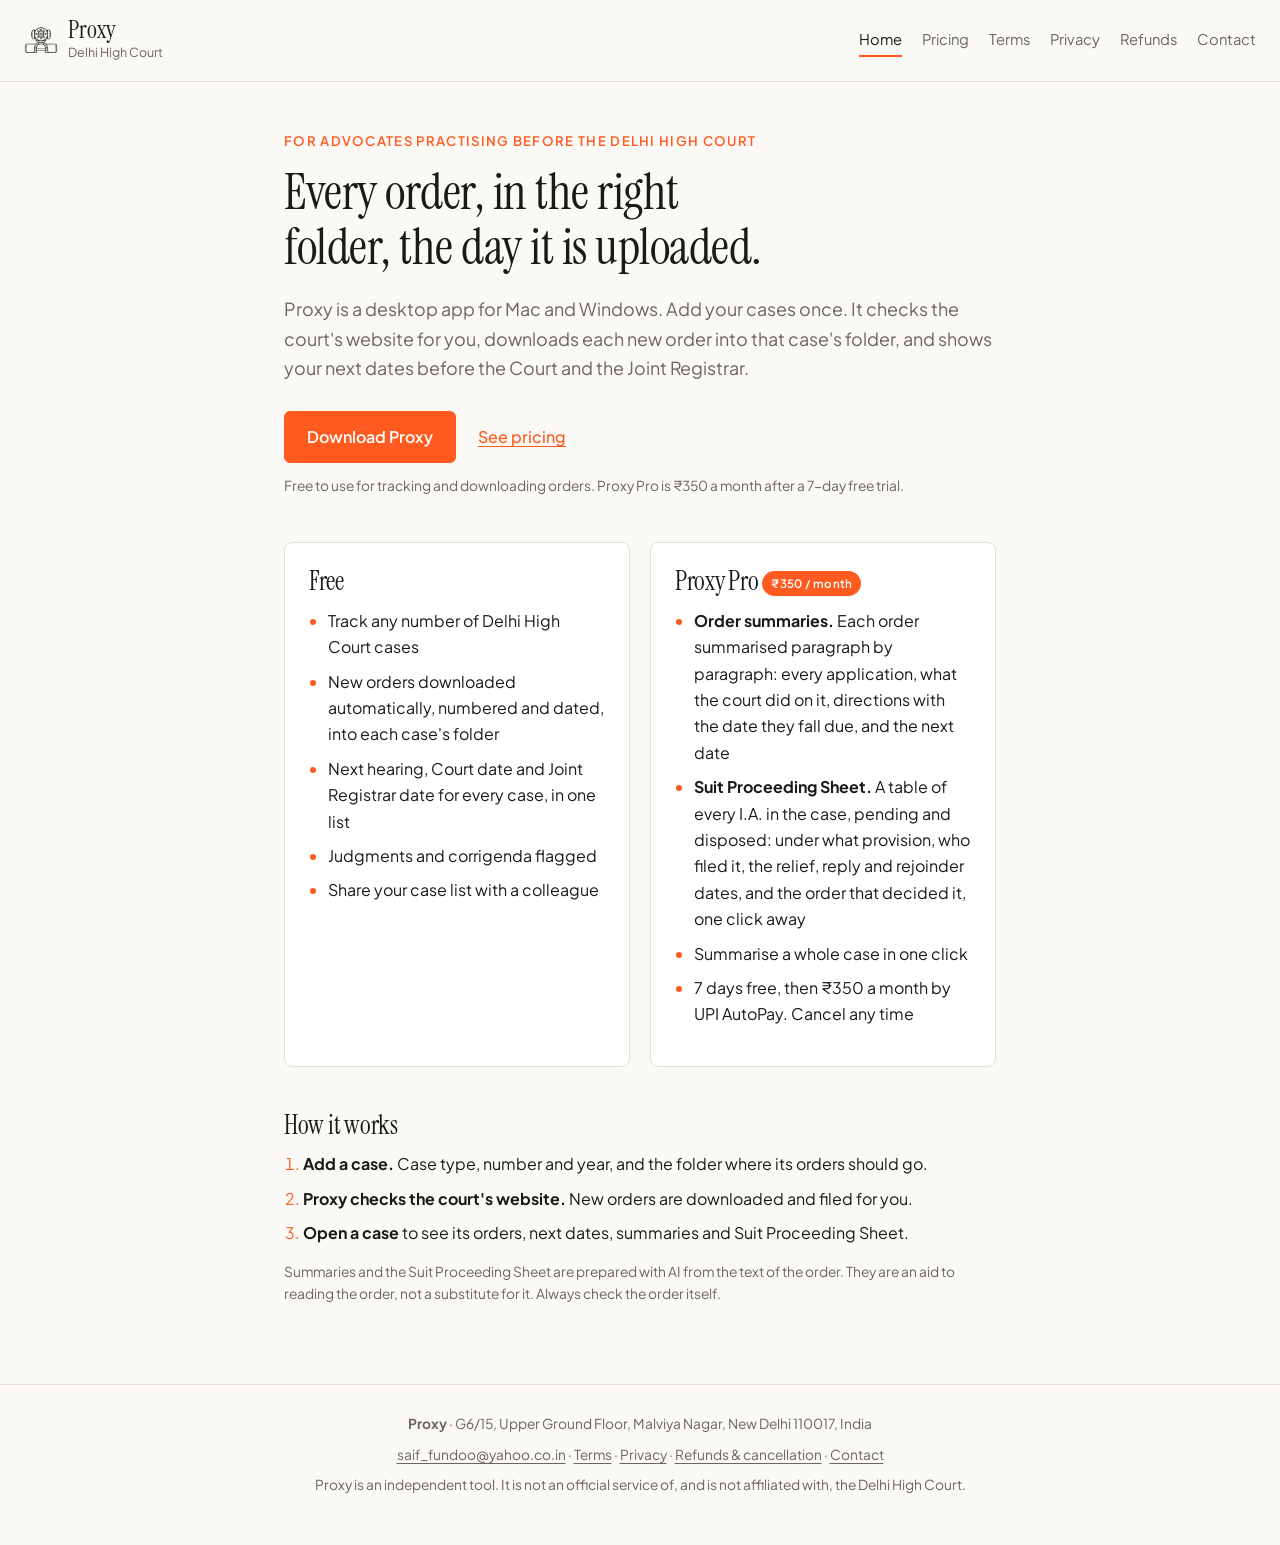
==== index.html @ 862e7a1b "Proxy website" ====
<!doctype html>
<html lang="en">
<head>
<meta charset="utf-8">
<meta name="viewport" content="width=device-width, initial-scale=1">
<title>Proxy — Delhi High Court orders, tracked and summarised</title>
<meta name="description" content="Proxy is a desktop app for advocates. It tracks your Delhi High Court cases, downloads every new order into the right folder, and with Proxy Pro summarises each order and keeps a Suit Proceeding Sheet.">
<link rel="icon" href="icon.png">
<link rel="preconnect" href="https://fonts.googleapis.com">
<link rel="preconnect" href="https://fonts.gstatic.com" crossorigin>
<link href="https://fonts.googleapis.com/css2?family=Instrument+Serif&family=Plus+Jakarta+Sans:wght@400;500;600&display=swap" rel="stylesheet">
<link rel="stylesheet" href="style.css">
</head>
<body>
<header class="top">
  <a class="brand" href="index.html"><img src="mark.png" alt="" width="34" height="34"><span><b>Proxy</b><small>Delhi High Court</small></span></a>
  <nav><a href="index.html" aria-current="page">Home</a><a href="pricing.html">Pricing</a><a href="terms.html">Terms</a><a href="privacy.html">Privacy</a><a href="refund.html">Refunds</a><a href="contact.html">Contact</a></nav>
</header>
<main>
<section class="hero">
  <p class="eyebrow">For advocates practising before the Delhi High Court</p>
  <h1>Every order, in the right folder, the day it is uploaded.</h1>
  <p class="lede">Proxy is a desktop app for Mac and Windows. Add your cases once. It checks the court's website for you, downloads each new order into that case's folder, and shows your next dates before the Court and the Joint Registrar.</p>
  <p class="actions"><a class="button" href="https://github.com/tanzeb/proxy-releases/releases/latest">Download Proxy</a><a class="link" href="pricing.html">See pricing</a></p>
  <p class="fine">Free to use for tracking and downloading orders. Proxy Pro is ₹350 a month after a 7-day free trial.</p>
</section>

<section class="grid">
  <div><h2>Free</h2>
    <ul>
      <li>Track any number of Delhi High Court cases</li>
      <li>New orders downloaded automatically, numbered and dated, into each case's folder</li>
      <li>Next hearing, Court date and Joint Registrar date for every case, in one list</li>
      <li>Judgments and corrigenda flagged</li>
      <li>Share your case list with a colleague</li>
    </ul>
  </div>
  <div><h2>Proxy Pro <span class="tag">₹350 / month</span></h2>
    <ul>
      <li><b>Order summaries.</b> Each order summarised paragraph by paragraph: every application, what the court did on it, directions with the date they fall due, and the next date</li>
      <li><b>Suit Proceeding Sheet.</b> A table of every I.A. in the case, pending and disposed: under what provision, who filed it, the relief, reply and rejoinder dates, and the order that decided it, one click away</li>
      <li>Summarise a whole case in one click</li>
      <li>7 days free, then ₹350 a month by UPI AutoPay. Cancel any time</li>
    </ul>
  </div>
</section>

<section class="steps">
  <h2>How it works</h2>
  <ol>
    <li><b>Add a case.</b> Case type, number and year, and the folder where its orders should go.</li>
    <li><b>Proxy checks the court's website.</b> New orders are downloaded and filed for you.</li>
    <li><b>Open a case</b> to see its orders, next dates, summaries and Suit Proceeding Sheet.</li>
  </ol>
  <p class="fine">Summaries and the Suit Proceeding Sheet are prepared with AI from the text of the order. They are an aid to reading the order, not a substitute for it. Always check the order itself.</p>
</section>
</main>
<footer>
  <p><b>Proxy</b> · G6/15, Upper Ground Floor, Malviya Nagar, New Delhi 110017, India</p>
  <p><a href="mailto:saif_fundoo@yahoo.co.in">saif_fundoo@yahoo.co.in</a> · <a href="terms.html">Terms</a> · <a href="privacy.html">Privacy</a> · <a href="refund.html">Refunds &amp; cancellation</a> · <a href="contact.html">Contact</a></p>
  <p class="fine">Proxy is an independent tool. It is not an official service of, and is not affiliated with, the Delhi High Court.</p>
</footer>
</body>
</html>
---- style.css ----
:root {
  --bg: #faf9f6; --surface: #ffffff; --ink: #1c1a17; --muted: #6b665e; --line: #e4e0d8;
  --accent: #ff5a1f; --serif: 'Instrument Serif', Georgia, serif;
  --sans: 'Plus Jakarta Sans', -apple-system, 'Segoe UI', sans-serif;
}
@media (prefers-color-scheme: dark) {
  :root { --bg: #151412; --surface: #1e1c19; --ink: #f1eee8; --muted: #a39d92; --line: #33302b; }
}
* { box-sizing: border-box; }
html { -webkit-text-size-adjust: 100%; }
body { margin: 0; background: var(--bg); color: var(--ink); font: 400 1rem/1.65 var(--sans); -webkit-font-smoothing: antialiased; }
a { color: var(--accent); text-underline-offset: 3px; }
.top { display: flex; flex-wrap: wrap; align-items: center; justify-content: space-between; gap: 12px 24px; padding: 18px 24px; border-bottom: 1px solid var(--line); }
.brand { display: flex; align-items: center; gap: 10px; color: var(--ink); text-decoration: none; }
.brand img { display: block; }
@media (prefers-color-scheme: dark) { .brand img { filter: invert(1); } }
.brand b { display: block; font: 400 1.5rem/1 var(--serif); }
.brand small { display: block; color: var(--muted); font-size: 0.78rem; }
nav { display: flex; flex-wrap: wrap; gap: 4px 20px; font-size: 0.92rem; }
nav a { color: var(--muted); text-decoration: none; padding: 4px 0; }
nav a:hover, nav a[aria-current] { color: var(--ink); }
nav a[aria-current] { border-bottom: 2px solid var(--accent); }
main { max-width: 760px; margin: 0 auto; padding: 48px 24px 64px; }
h1, h2 { font-family: var(--serif); font-weight: 400; letter-spacing: -0.01em; text-wrap: balance; }
h1 { font-size: clamp(2.1rem, 6vw, 3.1rem); line-height: 1.1; margin: 0 0 20px; }
h2 { font-size: 1.6rem; line-height: 1.2; margin: 44px 0 10px; }
p { margin: 0 0 14px; }
.eyebrow { color: var(--accent); font-weight: 600; font-size: 0.82rem; letter-spacing: 0.1em; text-transform: uppercase; margin-bottom: 14px; }
.lede { font-size: 1.12rem; color: var(--muted); max-width: 62ch; }
.fine { font-size: 0.86rem; color: var(--muted); }
.actions { display: flex; flex-wrap: wrap; align-items: center; gap: 12px 22px; margin: 28px 0 12px; }
.button { display: inline-block; background: var(--accent); color: #fff; text-decoration: none; font-weight: 600; padding: 12px 22px; border-radius: 6px; border: 1px solid var(--accent); }
.button:hover { opacity: 0.9; }
.button.ghost { background: transparent; color: var(--accent); }
.link { font-weight: 500; }
.grid { display: grid; grid-template-columns: repeat(auto-fit, minmax(280px, 1fr)); gap: 20px; margin-top: 44px; }
.grid > div { background: var(--surface); border: 1px solid var(--line); border-radius: 8px; padding: 24px; }
.grid h2 { margin-top: 0; }
.tag { font: 600 0.72rem/1 var(--sans); color: #fff; background: var(--accent); padding: 5px 9px; border-radius: 999px; vertical-align: middle; white-space: nowrap; letter-spacing: 0.02em; }
ul, ol { padding-left: 1.2rem; margin: 0 0 14px; }
li { margin-bottom: 8px; }
li::marker { color: var(--accent); }
.plans { margin-top: 8px; }
.plan.featured { border-color: var(--accent); }
.price { font: 400 2.4rem/1.1 var(--serif); margin: 0 0 16px; }
.price small { font: 400 0.95rem var(--sans); color: var(--muted); }
table { width: 100%; border-collapse: collapse; margin: 8px 0 18px; font-size: 0.94rem; display: block; overflow-x: auto; }
th, td { text-align: left; vertical-align: top; padding: 10px 12px; border: 1px solid var(--line); min-width: 9rem; }
th { background: var(--surface); font-weight: 600; }
.card { background: var(--surface); border: 1px solid var(--line); border-radius: 8px; padding: 24px; margin-top: 24px; }
.card p:last-child { margin-bottom: 0; }
footer { border-top: 1px solid var(--line); padding: 28px 24px 40px; text-align: center; font-size: 0.86rem; color: var(--muted); }
footer p { margin: 0 0 8px; }
footer a { color: var(--muted); }
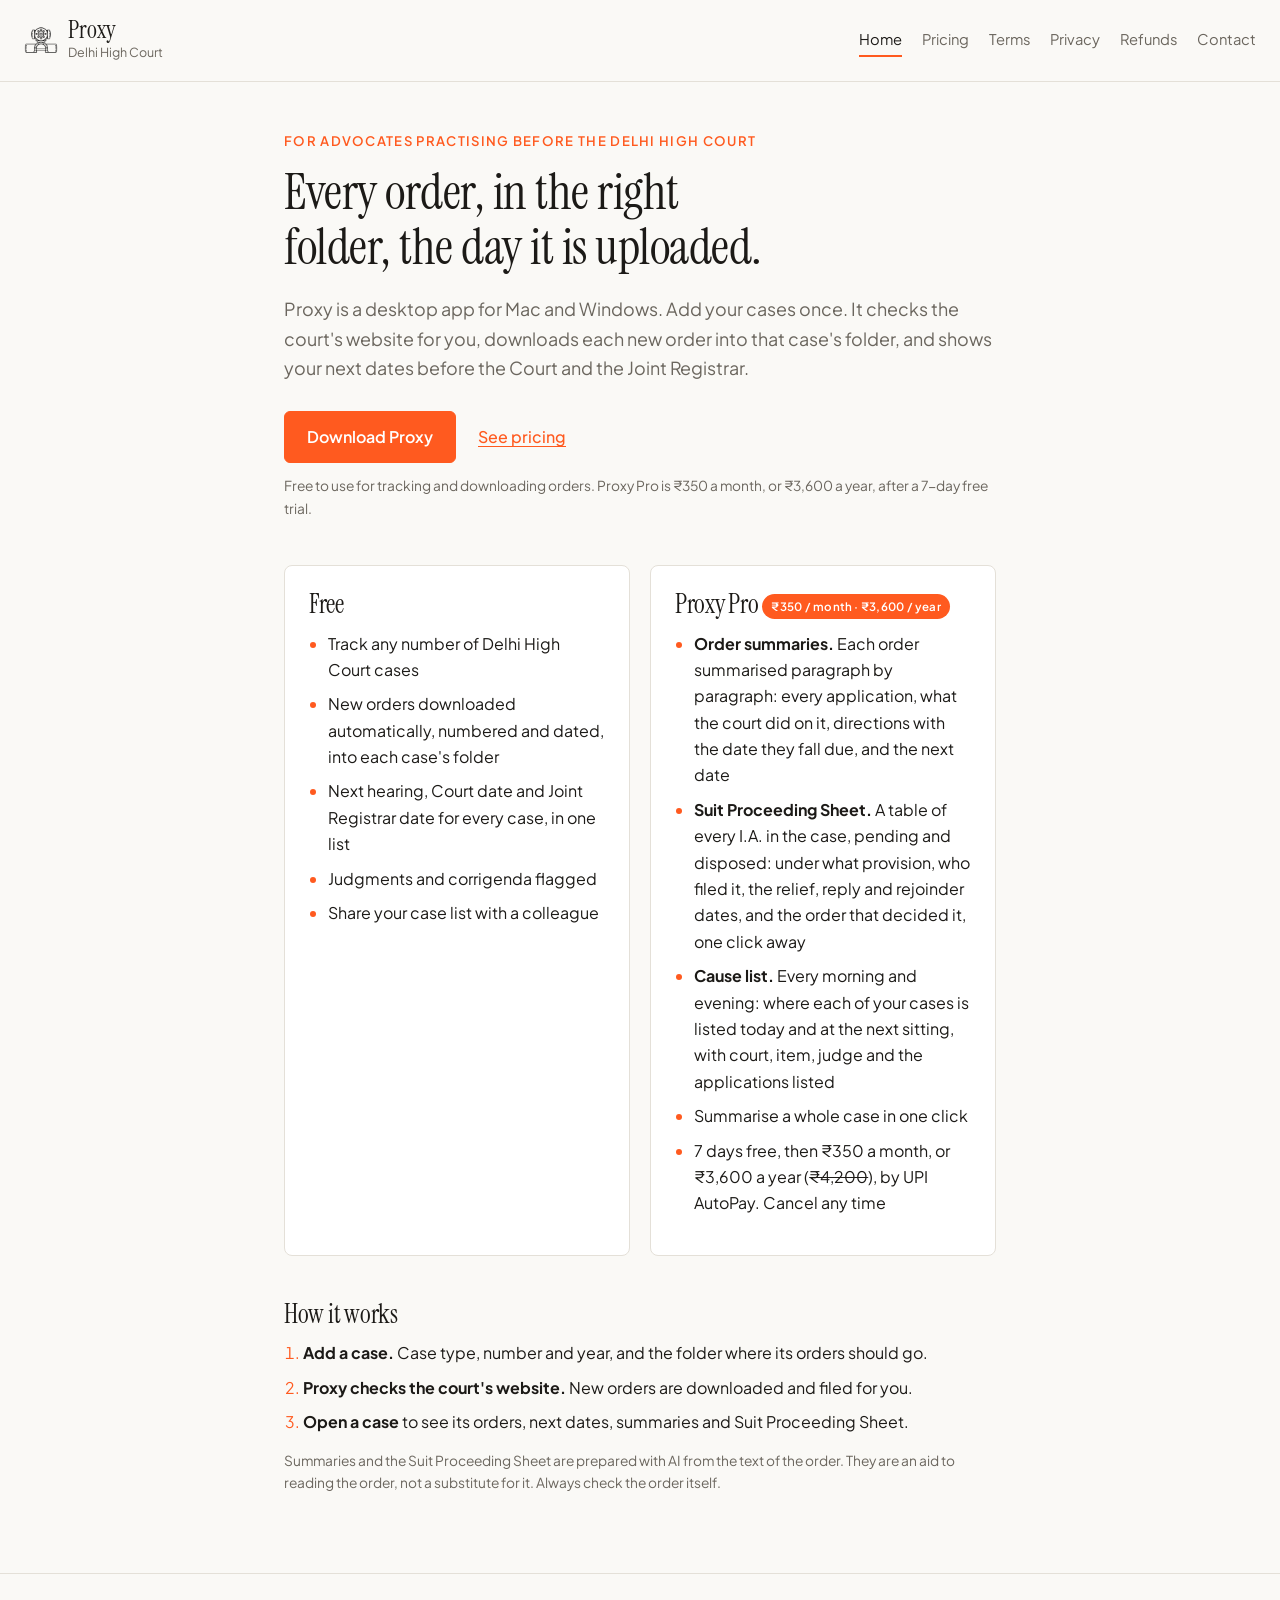
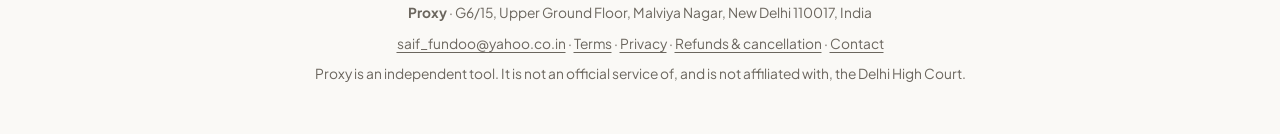
==== commit 52386c6b: "Yearly price; cause list" ====
--- a/index.html
+++ b/index.html
@@ -22,7 +22,7 @@
   <h1>Every order, in the right folder, the day it is uploaded.</h1>
   <p class="lede">Proxy is a desktop app for Mac and Windows. Add your cases once. It checks the court's website for you, downloads each new order into that case's folder, and shows your next dates before the Court and the Joint Registrar.</p>
   <p class="actions"><a class="button" href="https://github.com/tanzeb/proxy-releases/releases/latest">Download Proxy</a><a class="link" href="pricing.html">See pricing</a></p>
-  <p class="fine">Free to use for tracking and downloading orders. Proxy Pro is ₹350 a month after a 7-day free trial.</p>
+  <p class="fine">Free to use for tracking and downloading orders. Proxy Pro is ₹350 a month, or ₹3,600 a year, after a 7-day free trial.</p>
 </section>
 
 <section class="grid">
@@ -35,12 +35,13 @@
       <li>Share your case list with a colleague</li>
     </ul>
   </div>
-  <div><h2>Proxy Pro <span class="tag">₹350 / month</span></h2>
+  <div><h2>Proxy Pro <span class="tag">₹350 / month · ₹3,600 / year</span></h2>
     <ul>
       <li><b>Order summaries.</b> Each order summarised paragraph by paragraph: every application, what the court did on it, directions with the date they fall due, and the next date</li>
       <li><b>Suit Proceeding Sheet.</b> A table of every I.A. in the case, pending and disposed: under what provision, who filed it, the relief, reply and rejoinder dates, and the order that decided it, one click away</li>
+      <li><b>Cause list.</b> Every morning and evening: where each of your cases is listed today and at the next sitting, with court, item, judge and the applications listed</li>
       <li>Summarise a whole case in one click</li>
-      <li>7 days free, then ₹350 a month by UPI AutoPay. Cancel any time</li>
+      <li>7 days free, then ₹350 a month, or ₹3,600 a year (<s>₹4,200</s>), by UPI AutoPay. Cancel any time</li>
     </ul>
   </div>
 </section>
--- a/style.css
+++ b/style.css
@@ -43,6 +43,8 @@
 .plans { margin-top: 8px; }
 .plan.featured { border-color: var(--accent); }
 .price { font: 400 2.4rem/1.1 var(--serif); margin: 0 0 16px; }
+.price-alt { margin: -8px 0 16px; color: var(--ink); }
+.price-alt s { color: var(--muted); }
 .price small { font: 400 0.95rem var(--sans); color: var(--muted); }
 table { width: 100%; border-collapse: collapse; margin: 8px 0 18px; font-size: 0.94rem; display: block; overflow-x: auto; }
 th, td { text-align: left; vertical-align: top; padding: 10px 12px; border: 1px solid var(--line); min-width: 9rem; }
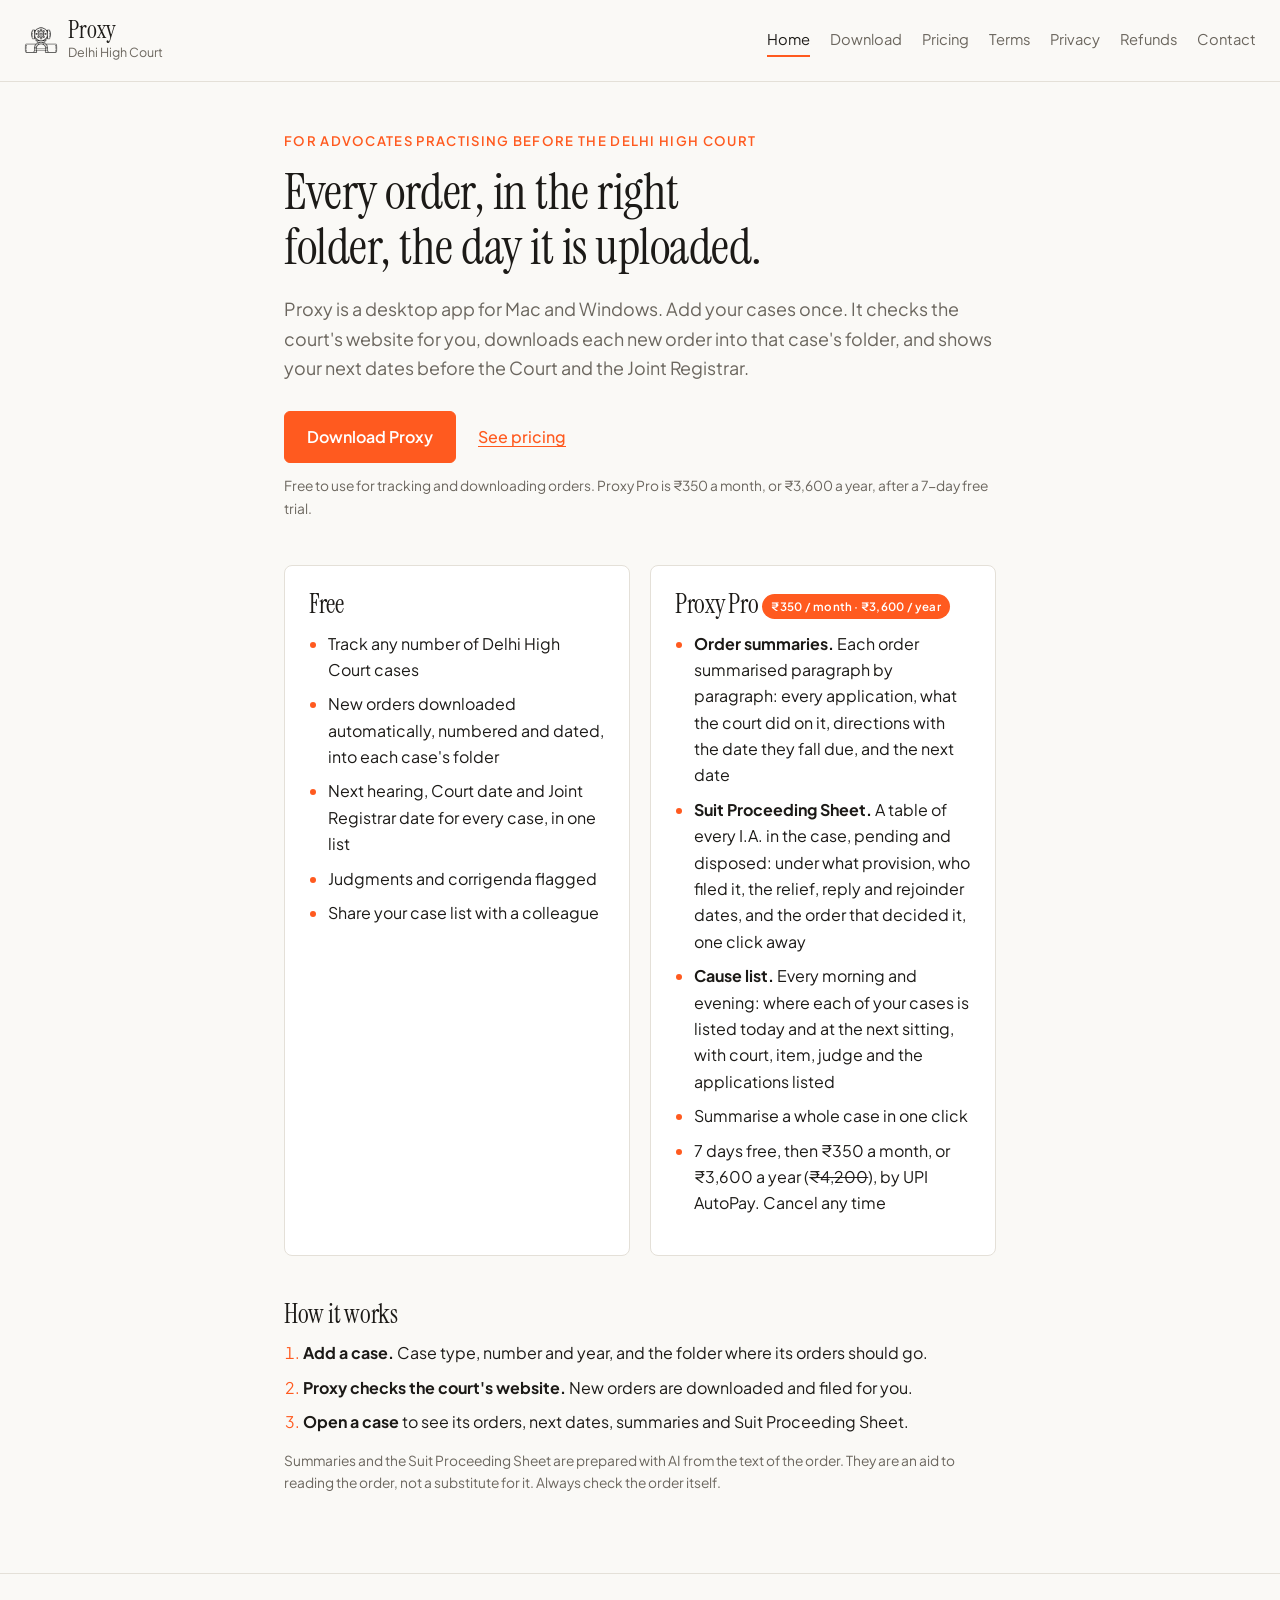
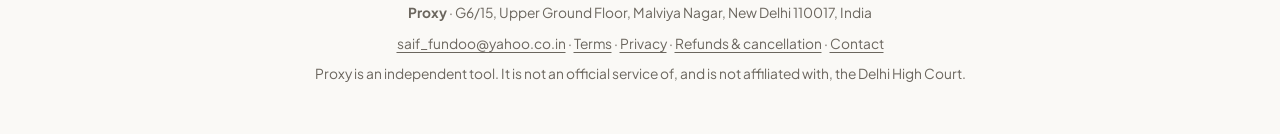
==== commit 6f99fdb2: "Download page" ====
--- a/index.html
+++ b/index.html
@@ -14,14 +14,14 @@
 <body>
 <header class="top">
   <a class="brand" href="index.html"><img src="mark.png" alt="" width="34" height="34"><span><b>Proxy</b><small>Delhi High Court</small></span></a>
-  <nav><a href="index.html" aria-current="page">Home</a><a href="pricing.html">Pricing</a><a href="terms.html">Terms</a><a href="privacy.html">Privacy</a><a href="refund.html">Refunds</a><a href="contact.html">Contact</a></nav>
+  <nav><a href="index.html" aria-current="page">Home</a><a href="download.html">Download</a><a href="pricing.html">Pricing</a><a href="terms.html">Terms</a><a href="privacy.html">Privacy</a><a href="refund.html">Refunds</a><a href="contact.html">Contact</a></nav>
 </header>
 <main>
 <section class="hero">
   <p class="eyebrow">For advocates practising before the Delhi High Court</p>
   <h1>Every order, in the right folder, the day it is uploaded.</h1>
   <p class="lede">Proxy is a desktop app for Mac and Windows. Add your cases once. It checks the court's website for you, downloads each new order into that case's folder, and shows your next dates before the Court and the Joint Registrar.</p>
-  <p class="actions"><a class="button" href="https://github.com/tanzeb/proxy-releases/releases/latest">Download Proxy</a><a class="link" href="pricing.html">See pricing</a></p>
+  <p class="actions"><a class="button" href="download.html">Download Proxy</a><a class="link" href="pricing.html">See pricing</a></p>
   <p class="fine">Free to use for tracking and downloading orders. Proxy Pro is ₹350 a month, or ₹3,600 a year, after a 7-day free trial.</p>
 </section>
 
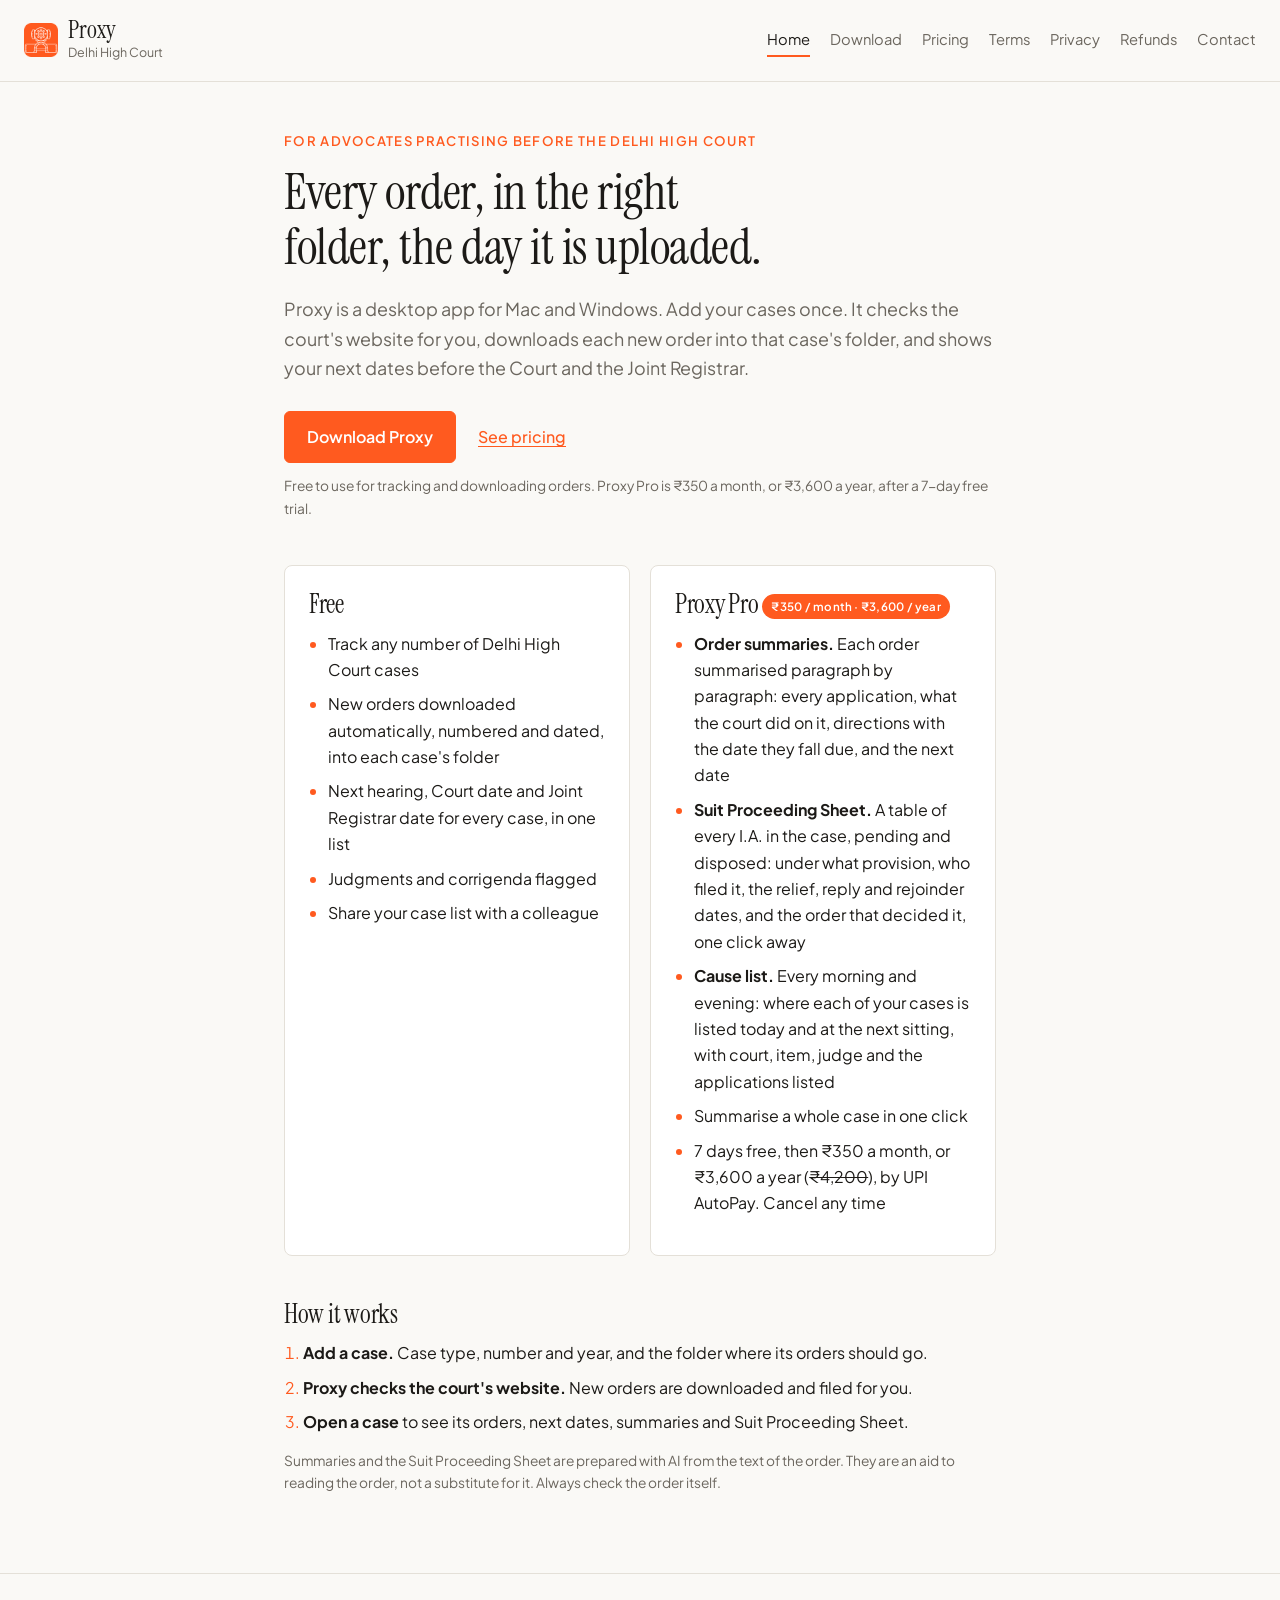
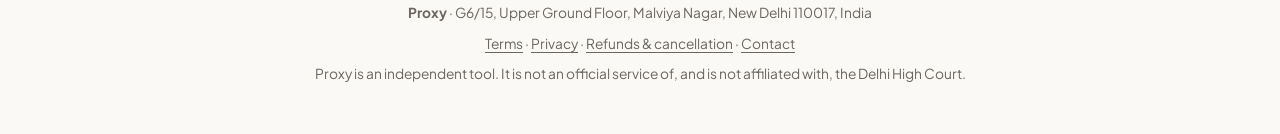
==== commit c7d81daa: "Remove the email address for now Co-Authored-By: Claude Opus 5.5 <noreply@anthropic.com>" ====
--- a/index.html
+++ b/index.html
@@ -58,7 +58,7 @@
 </main>
 <footer>
   <p><b>Proxy</b> · G6/15, Upper Ground Floor, Malviya Nagar, New Delhi 110017, India</p>
-  <p><a href="mailto:saif_fundoo@yahoo.co.in">saif_fundoo@yahoo.co.in</a> · <a href="terms.html">Terms</a> · <a href="privacy.html">Privacy</a> · <a href="refund.html">Refunds &amp; cancellation</a> · <a href="contact.html">Contact</a></p>
+  <p><a href="terms.html">Terms</a> · <a href="privacy.html">Privacy</a> · <a href="refund.html">Refunds &amp; cancellation</a> · <a href="contact.html">Contact</a></p>
   <p class="fine">Proxy is an independent tool. It is not an official service of, and is not affiliated with, the Delhi High Court.</p>
 </footer>
 </body>
--- a/style.css
+++ b/style.css
@@ -13,7 +13,6 @@
 .top { display: flex; flex-wrap: wrap; align-items: center; justify-content: space-between; gap: 12px 24px; padding: 18px 24px; border-bottom: 1px solid var(--line); }
 .brand { display: flex; align-items: center; gap: 10px; color: var(--ink); text-decoration: none; }
 .brand img { display: block; }
-@media (prefers-color-scheme: dark) { .brand img { filter: invert(1); } }
 .brand b { display: block; font: 400 1.5rem/1 var(--serif); }
 .brand small { display: block; color: var(--muted); font-size: 0.78rem; }
 nav { display: flex; flex-wrap: wrap; gap: 4px 20px; font-size: 0.92rem; }
@@ -54,3 +53,6 @@
 footer { border-top: 1px solid var(--line); padding: 28px 24px 40px; text-align: center; font-size: 0.86rem; color: var(--muted); }
 footer p { margin: 0 0 8px; }
 footer a { color: var(--muted); }
+.shots > li { margin-bottom: 28px; }
+.shots figure { margin: 12px 0 0; }
+.shots img { display: block; width: 100%; height: auto; border-radius: 10px; border: 1px solid var(--line); }
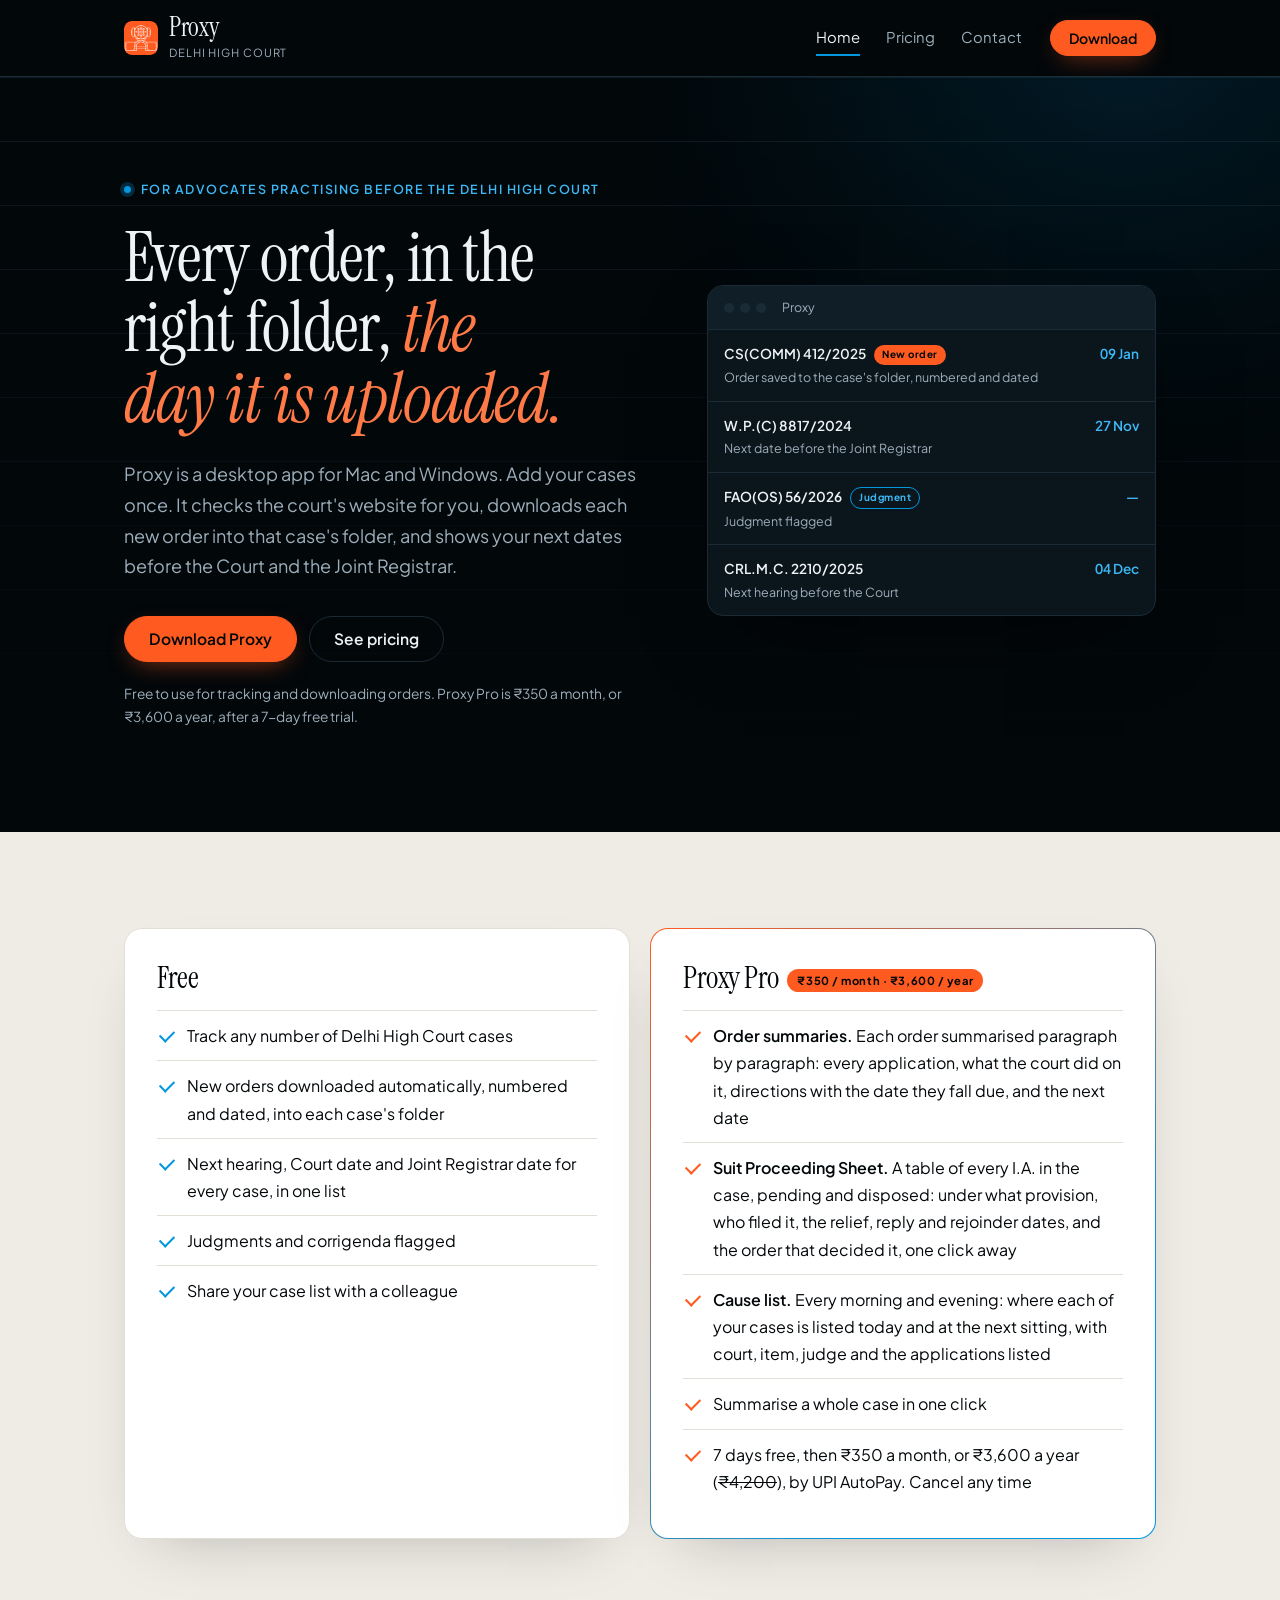
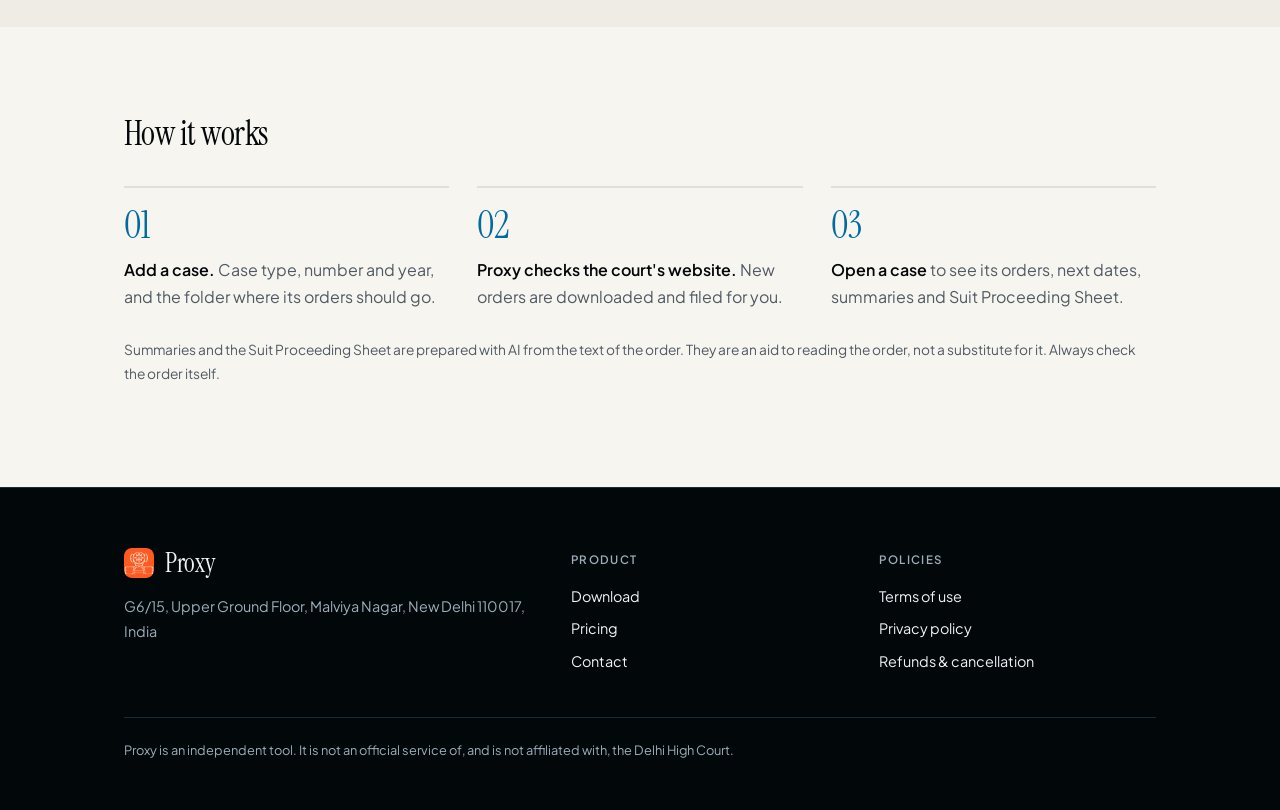
==== commit dc68561c: "Redesign: midnight frame with ivory reading area Midnight header, top band and footer; ivory content" ====
--- a/index.html
+++ b/index.html
@@ -8,24 +8,34 @@
 <link rel="icon" href="icon.png">
 <link rel="preconnect" href="https://fonts.googleapis.com">
 <link rel="preconnect" href="https://fonts.gstatic.com" crossorigin>
-<link href="https://fonts.googleapis.com/css2?family=Instrument+Serif&family=Plus+Jakarta+Sans:wght@400;500;600&display=swap" rel="stylesheet">
+<link href="https://fonts.googleapis.com/css2?family=Instrument+Serif:ital@0;1&family=Plus+Jakarta+Sans:wght@400;500;600;700&display=swap" rel="stylesheet">
 <link rel="stylesheet" href="style.css">
 </head>
 <body>
-<header class="top">
+<header class="site-top"><div class="wrap">
   <a class="brand" href="index.html"><img src="mark.png" alt="" width="34" height="34"><span><b>Proxy</b><small>Delhi High Court</small></span></a>
-  <nav><a href="index.html" aria-current="page">Home</a><a href="download.html">Download</a><a href="pricing.html">Pricing</a><a href="terms.html">Terms</a><a href="privacy.html">Privacy</a><a href="refund.html">Refunds</a><a href="contact.html">Contact</a></nav>
-</header>
+  <nav aria-label="Main"><a href="index.html" aria-current="page">Home</a><a href="pricing.html">Pricing</a><a href="contact.html">Contact</a></nav>
+  <a class="button sm" href="download.html">Download</a>
+</div></header>
+<section class="pagehead hero"><div class="wrap">
+<div>
+  <p class="eyebrow">For advocates practising before the Delhi High Court</p>
+  <h1>Every order, in the right folder, <em>the day it is uploaded.</em></h1>
+  <p class="lede">Proxy is a desktop app for Mac and Windows. Add your cases once. It checks the court's website for you, downloads each new order into that case's folder, and shows your next dates before the Court and the Joint Registrar.</p>
+  <p class="actions"><a class="button" href="download.html">Download Proxy</a><a class="button ghost" href="pricing.html">See pricing</a></p>
+  <p class="fine">Free to use for tracking and downloading orders. Proxy Pro is ₹350 a month, or ₹3,600 a year, after a 7-day free trial.</p>
+</div>
+<div class="mock" aria-hidden="true">
+  <div class="bar"><i></i><i></i><i></i><span>Proxy</span></div>
+  <div class="row"><b>CS(COMM) 412/2025 <span class="tag">New order</span></b><em>09 Jan</em><span>Order saved to the case's folder, numbered and dated</span></div>
+  <div class="row"><b>W.P.(C) 8817/2024</b><em>27 Nov</em><span>Next date before the Joint Registrar</span></div>
+  <div class="row"><b>FAO(OS) 56/2026 <span class="tag blue">Judgment</span></b><em>&mdash;</em><span>Judgment flagged</span></div>
+  <div class="row"><b>CRL.M.C. 2210/2025</b><em>04 Dec</em><span>Next hearing before the Court</span></div>
+</div>
+</div></section>
 <main>
-<section class="hero">
-  <p class="eyebrow">For advocates practising before the Delhi High Court</p>
-  <h1>Every order, in the right folder, the day it is uploaded.</h1>
-  <p class="lede">Proxy is a desktop app for Mac and Windows. Add your cases once. It checks the court's website for you, downloads each new order into that case's folder, and shows your next dates before the Court and the Joint Registrar.</p>
-  <p class="actions"><a class="button" href="download.html">Download Proxy</a><a class="link" href="pricing.html">See pricing</a></p>
-  <p class="fine">Free to use for tracking and downloading orders. Proxy Pro is ₹350 a month, or ₹3,600 a year, after a 7-day free trial.</p>
-</section>
-
-<section class="grid">
+<section class="sec alt"><div class="wrap">
+<div class="grid">
   <div><h2>Free</h2>
     <ul>
       <li>Track any number of Delhi High Court cases</li>
@@ -35,7 +45,7 @@
       <li>Share your case list with a colleague</li>
     </ul>
   </div>
-  <div><h2>Proxy Pro <span class="tag">₹350 / month · ₹3,600 / year</span></h2>
+  <div class="pro"><h2>Proxy Pro <span class="tag">₹350 / month · ₹3,600 / year</span></h2>
     <ul>
       <li><b>Order summaries.</b> Each order summarised paragraph by paragraph: every application, what the court did on it, directions with the date they fall due, and the next date</li>
       <li><b>Suit Proceeding Sheet.</b> A table of every I.A. in the case, pending and disposed: under what provision, who filed it, the relief, reply and rejoinder dates, and the order that decided it, one click away</li>
@@ -44,22 +54,30 @@
       <li>7 days free, then ₹350 a month, or ₹3,600 a year (<s>₹4,200</s>), by UPI AutoPay. Cancel any time</li>
     </ul>
   </div>
-</section>
+</div>
+</div></section>
 
-<section class="steps">
+<section class="sec"><div class="wrap">
   <h2>How it works</h2>
-  <ol>
+  <ol class="steps-list">
     <li><b>Add a case.</b> Case type, number and year, and the folder where its orders should go.</li>
     <li><b>Proxy checks the court's website.</b> New orders are downloaded and filed for you.</li>
     <li><b>Open a case</b> to see its orders, next dates, summaries and Suit Proceeding Sheet.</li>
   </ol>
   <p class="fine">Summaries and the Suit Proceeding Sheet are prepared with AI from the text of the order. They are an aid to reading the order, not a substitute for it. Always check the order itself.</p>
-</section>
+</div></section>
 </main>
-<footer>
-  <p><b>Proxy</b> · G6/15, Upper Ground Floor, Malviya Nagar, New Delhi 110017, India</p>
-  <p><a href="terms.html">Terms</a> · <a href="privacy.html">Privacy</a> · <a href="refund.html">Refunds &amp; cancellation</a> · <a href="contact.html">Contact</a></p>
-  <p class="fine">Proxy is an independent tool. It is not an official service of, and is not affiliated with, the Delhi High Court.</p>
-</footer>
+<footer class="site-foot"><div class="wrap">
+  <div class="cols">
+    <div>
+      <a class="brand" href="index.html"><img src="mark.png" alt="" width="30" height="30"><span><b>Proxy</b></span></a>
+      <p>G6/15, Upper Ground Floor, Malviya Nagar, New Delhi 110017, India</p>
+      
+    </div>
+    <div><h2>Product</h2><a href="download.html">Download</a><a href="pricing.html">Pricing</a><a href="contact.html">Contact</a></div>
+    <div><h2>Policies</h2><a href="terms.html">Terms of use</a><a href="privacy.html">Privacy policy</a><a href="refund.html">Refunds &amp; cancellation</a></div>
+  </div>
+  <p class="legal">Proxy is an independent tool. It is not an official service of, and is not affiliated with, the Delhi High Court.</p>
+</div></footer>
 </body>
 </html>
--- a/style.css
+++ b/style.css
@@ -1,58 +1,169 @@
+/* Proxy website. Option C, "Midnight frame": the header, top band and footer are always midnight;
+   the reading area is ivory paper, or midnight when the computer is in dark mode.
+   60-30-10: midnight / ivory make the base, electric blue is the secondary, orange the accent. */
+
 :root {
-  --bg: #faf9f6; --surface: #ffffff; --ink: #1c1a17; --muted: #6b665e; --line: #e4e0d8;
-  --accent: #ff5a1f; --serif: 'Instrument Serif', Georgia, serif;
+  --serif: 'Instrument Serif', Georgia, serif;
   --sans: 'Plus Jakarta Sans', -apple-system, 'Segoe UI', sans-serif;
+  --midnight: #02070A; --blue: #0297DE; --orange: #FF5A1F;
+  /* reading area, light */
+  --bg: #F7F5F0; --bg2: #EFECE5; --surface: #FFFFFF; --surface2: #FBFAF7; --line: #E3DFD6;
+  --ink: #02070A; --muted: #4F5A63; --blue-ink: #016A9E; --accent-ink: #C2410C;
+  --glow: rgba(2, 151, 222, .12); --shadow: 0 24px 60px -32px rgba(2, 7, 10, .28);
+  color-scheme: light;
+}
+/* the reading area in dark mode, and the midnight frame at all times */
+.site-top, .pagehead, .site-foot {
+  --bg: #02070A; --bg2: #071118; --surface: #0B151C; --surface2: #101E28; --line: #1B2B36;
+  --ink: #EEF3F6; --muted: #9DAEBA; --blue-ink: #3DB8F5; --accent-ink: #FF7A47;
+  --glow: rgba(2, 151, 222, .24); --shadow: 0 30px 80px -30px rgba(0, 0, 0, .7);
+  color-scheme: dark;
 }
 @media (prefers-color-scheme: dark) {
-  :root { --bg: #151412; --surface: #1e1c19; --ink: #f1eee8; --muted: #a39d92; --line: #33302b; }
+  :root {
+    --bg: #02070A; --bg2: #071118; --surface: #0B151C; --surface2: #101E28; --line: #1B2B36;
+    --ink: #EEF3F6; --muted: #9DAEBA; --blue-ink: #3DB8F5; --accent-ink: #FF7A47;
+    --glow: rgba(2, 151, 222, .24); --shadow: 0 30px 80px -30px rgba(0, 0, 0, .7);
+    color-scheme: dark;
+  }
 }
+
 * { box-sizing: border-box; }
 html { -webkit-text-size-adjust: 100%; }
-body { margin: 0; background: var(--bg); color: var(--ink); font: 400 1rem/1.65 var(--sans); -webkit-font-smoothing: antialiased; }
-a { color: var(--accent); text-underline-offset: 3px; }
-.top { display: flex; flex-wrap: wrap; align-items: center; justify-content: space-between; gap: 12px 24px; padding: 18px 24px; border-bottom: 1px solid var(--line); }
-.brand { display: flex; align-items: center; gap: 10px; color: var(--ink); text-decoration: none; }
-.brand img { display: block; }
-.brand b { display: block; font: 400 1.5rem/1 var(--serif); }
-.brand small { display: block; color: var(--muted); font-size: 0.78rem; }
-nav { display: flex; flex-wrap: wrap; gap: 4px 20px; font-size: 0.92rem; }
-nav a { color: var(--muted); text-decoration: none; padding: 4px 0; }
+body { margin: 0; background: var(--bg); color: var(--ink); font: 400 1rem/1.7 var(--sans); -webkit-font-smoothing: antialiased; overflow-wrap: break-word; }
+a { color: var(--blue-ink); text-underline-offset: 3px; }
+a:focus-visible, .button:focus-visible { outline: 2px solid var(--blue); outline-offset: 3px; border-radius: 6px; }
+.wrap { max-width: 1080px; margin: 0 auto; padding: 0 24px; }
+.wrap.narrow { max-width: 780px; }
+
+/* ---------- header ---------- */
+.site-top { background: var(--bg); color: var(--ink); border-bottom: 1px solid var(--line); }
+.site-top .wrap { display: flex; flex-wrap: wrap; align-items: center; gap: 12px 28px; padding-top: 14px; padding-bottom: 14px; }
+.brand { display: flex; align-items: center; gap: 11px; color: var(--ink); text-decoration: none; margin-right: auto; }
+.brand img { display: block; border-radius: 8px; }
+.brand b { display: block; font: 400 1.65rem/1 var(--serif); letter-spacing: -0.01em; }
+.brand small { display: block; color: var(--muted); font-size: 0.7rem; letter-spacing: 0.08em; text-transform: uppercase; margin-top: 3px; }
+nav { display: flex; gap: 4px 26px; font-size: 0.93rem; }
+nav a { color: var(--muted); text-decoration: none; padding: 4px 0; border-bottom: 2px solid transparent; }
 nav a:hover, nav a[aria-current] { color: var(--ink); }
-nav a[aria-current] { border-bottom: 2px solid var(--accent); }
-main { max-width: 760px; margin: 0 auto; padding: 48px 24px 64px; }
-h1, h2 { font-family: var(--serif); font-weight: 400; letter-spacing: -0.01em; text-wrap: balance; }
-h1 { font-size: clamp(2.1rem, 6vw, 3.1rem); line-height: 1.1; margin: 0 0 20px; }
-h2 { font-size: 1.6rem; line-height: 1.2; margin: 44px 0 10px; }
+nav a[aria-current] { border-bottom-color: var(--blue); }
+@media (max-width: 640px) {
+  nav { order: 3; width: 100%; gap: 4px 22px; border-top: 1px solid var(--line); padding-top: 10px; }
+}
+
+/* ---------- buttons and small labels ---------- */
+.button { display: inline-flex; align-items: center; justify-content: center; gap: 8px; background: var(--orange); color: var(--midnight); text-decoration: none; font: 600 0.97rem/1 var(--sans); padding: 14px 24px; border-radius: 999px; border: 1px solid var(--orange); box-shadow: 0 8px 26px -10px rgba(255, 90, 31, .65); white-space: nowrap; transition: filter .15s, transform .15s; }
+.button:hover { filter: brightness(1.07); transform: translateY(-1px); }
+.button.ghost { background: transparent; color: var(--ink); border-color: var(--line); box-shadow: none; }
+.button.ghost:hover { border-color: var(--muted); }
+.button.sm { padding: 10px 18px; font-size: 0.88rem; }
+.button[aria-current] { box-shadow: 0 0 0 3px var(--glow), 0 8px 26px -10px rgba(255, 90, 31, .65); }
+.tag { display: inline-block; font: 700 0.7rem/1 var(--sans); letter-spacing: 0.05em; color: var(--midnight); background: var(--orange); padding: 6px 10px; border-radius: 999px; vertical-align: middle; white-space: nowrap; }
+.link { font-weight: 600; }
+
+/* ---------- type ---------- */
+h1, h2, h3 { font-family: var(--serif); font-weight: 400; letter-spacing: -0.015em; text-wrap: balance; }
+h1 { font-size: clamp(2.5rem, 6.2vw, 4.2rem); line-height: 1.03; margin: 0 0 20px; }
+h1 em { font-style: italic; color: var(--accent-ink); }
+h2 { font-size: clamp(1.6rem, 3.2vw, 2.1rem); line-height: 1.15; margin: 52px 0 12px; }
 p { margin: 0 0 14px; }
-.eyebrow { color: var(--accent); font-weight: 600; font-size: 0.82rem; letter-spacing: 0.1em; text-transform: uppercase; margin-bottom: 14px; }
-.lede { font-size: 1.12rem; color: var(--muted); max-width: 62ch; }
+.eyebrow { display: inline-flex; align-items: center; gap: 10px; color: var(--blue-ink); font-weight: 600; font-size: 0.78rem; letter-spacing: 0.12em; text-transform: uppercase; margin: 0 0 22px; }
+.eyebrow::before { content: ""; flex: none; width: 7px; height: 7px; border-radius: 50%; background: var(--blue); box-shadow: 0 0 0 4px var(--glow); }
+.lede { font-size: 1.13rem; color: var(--muted); max-width: 58ch; }
 .fine { font-size: 0.86rem; color: var(--muted); }
-.actions { display: flex; flex-wrap: wrap; align-items: center; gap: 12px 22px; margin: 28px 0 12px; }
-.button { display: inline-block; background: var(--accent); color: #fff; text-decoration: none; font-weight: 600; padding: 12px 22px; border-radius: 6px; border: 1px solid var(--accent); }
-.button:hover { opacity: 0.9; }
-.button.ghost { background: transparent; color: var(--accent); }
-.link { font-weight: 500; }
-.grid { display: grid; grid-template-columns: repeat(auto-fit, minmax(280px, 1fr)); gap: 20px; margin-top: 44px; }
-.grid > div { background: var(--surface); border: 1px solid var(--line); border-radius: 8px; padding: 24px; }
-.grid h2 { margin-top: 0; }
-.tag { font: 600 0.72rem/1 var(--sans); color: #fff; background: var(--accent); padding: 5px 9px; border-radius: 999px; vertical-align: middle; white-space: nowrap; letter-spacing: 0.02em; }
-ul, ol { padding-left: 1.2rem; margin: 0 0 14px; }
-li { margin-bottom: 8px; }
-li::marker { color: var(--accent); }
-.plans { margin-top: 8px; }
-.plan.featured { border-color: var(--accent); }
-.price { font: 400 2.4rem/1.1 var(--serif); margin: 0 0 16px; }
-.price-alt { margin: -8px 0 16px; color: var(--ink); }
+ul, ol { padding-left: 1.3rem; margin: 0 0 16px; }
+li { margin-bottom: 9px; }
+li::marker { color: var(--blue-ink); }
+b { font-weight: 600; }
+
+/* ---------- midnight top band (home hero and every page's title) ---------- */
+.pagehead { position: relative; overflow: hidden; background: var(--bg); color: var(--ink); }
+.pagehead::before { content: ""; position: absolute; inset: 0; pointer-events: none;
+  background: radial-gradient(55% 80% at 88% 0%, var(--glow), transparent 70%),
+              linear-gradient(var(--line) 1px, transparent 1px) 0 0 / 100% 64px;
+  opacity: .55; -webkit-mask-image: linear-gradient(#000, transparent 90%); mask-image: linear-gradient(#000, transparent 90%); }
+.pagehead .wrap { position: relative; padding-top: 64px; padding-bottom: 56px; }
+.pagehead h1 { font-size: clamp(2.3rem, 5.4vw, 3.4rem); margin-bottom: 12px; }
+.pagehead h1:last-child, .pagehead .lede:last-child { margin-bottom: 0; }
+.pagehead .fine { margin: 0; }
+.pagehead .grid { margin-top: 36px; }
+
+.hero .wrap { display: grid; grid-template-columns: 1.08fr .92fr; gap: 56px; align-items: center; padding-top: 96px; padding-bottom: 104px; }
+.hero h1 { font-size: clamp(2.6rem, 6.2vw, 4.3rem); margin-bottom: 0; }
+.hero .lede { margin: 24px 0 0; }
+.hero .fine { margin-top: 20px; max-width: 58ch; }
+.actions { display: flex; flex-wrap: wrap; align-items: center; gap: 12px; margin: 34px 0 0; }
+@media (max-width: 900px) { .hero .wrap { grid-template-columns: 1fr; gap: 44px; padding-top: 56px; padding-bottom: 64px; } }
+
+/* illustration of the app in the hero */
+.mock { background: var(--surface); border: 1px solid var(--line); border-radius: 16px; box-shadow: var(--shadow); overflow: hidden; font-size: 0.85rem; line-height: 1.5; }
+.mock .bar { display: flex; align-items: center; gap: 6px; padding: 12px 16px; background: var(--surface2); border-bottom: 1px solid var(--line); }
+.mock .bar i { display: block; width: 10px; height: 10px; border-radius: 50%; background: var(--line); }
+.mock .bar span { margin-left: 10px; color: var(--muted); font-size: 0.78rem; }
+.mock .row { display: grid; grid-template-columns: 1fr auto; gap: 3px 12px; padding: 14px 16px; border-bottom: 1px solid var(--line); }
+.mock .row:last-child { border-bottom: 0; }
+.mock .row > span { grid-column: 1 / -1; color: var(--muted); font-size: 0.78rem; }
+.mock .row em { font-style: normal; color: var(--blue-ink); font-weight: 600; font-variant-numeric: tabular-nums; }
+.mock .tag { font-size: 0.62rem; padding: 5px 8px; margin-left: 6px; vertical-align: 1px; }
+.mock .tag.blue { background: transparent; color: var(--blue-ink); border: 1px solid var(--blue); }
+
+/* ---------- reading area ---------- */
+main { display: block; }
+.sec { padding: 88px 0; }
+.sec.alt { background: var(--bg2); }
+.sec > .wrap > h2:first-child { margin-top: 0; }
+.doc { padding-top: 24px; padding-bottom: 88px; }
+.doc > h2:first-child { margin-top: 32px; }
+@media (max-width: 720px) { .sec { padding: 60px 0; } .doc { padding-bottom: 64px; } }
+
+/* cards: Free vs Pro, pricing plans, download */
+.grid { display: grid; grid-template-columns: repeat(auto-fit, minmax(min(100%, 300px), 1fr)); gap: 20px; margin-top: 8px; }
+.grid > div, .card { background: var(--surface); border: 1px solid var(--line); border-radius: 18px; padding: 32px; box-shadow: var(--shadow); }
+.grid h2 { margin: 0 0 14px; font-size: 1.9rem; }
+.grid > div > :last-child, .card > :last-child { margin-bottom: 0; }
+.grid ul { list-style: none; padding: 0; }
+.grid li { position: relative; padding: 11px 0 11px 30px; margin: 0; border-top: 1px solid var(--line); }
+.grid li::before { content: ""; position: absolute; left: 3px; top: 19px; width: 12px; height: 7px; border-left: 2px solid var(--blue); border-bottom: 2px solid var(--blue); transform: rotate(-45deg); }
+.grid > .pro, .plan.featured { position: relative; border: 1.5px solid transparent;
+  background: linear-gradient(var(--surface), var(--surface)) padding-box, linear-gradient(140deg, var(--orange), var(--blue) 75%) border-box; }
+.grid > .pro li::before, .plan.featured li::before { border-color: var(--orange); }
+.grid > .pro h2 .tag { margin-left: 4px; }
+.card { margin-top: 28px; }
+.price { font: 400 3.2rem/1 var(--serif); margin: 0 0 14px; letter-spacing: -0.02em; }
+.price small { font: 500 0.95rem var(--sans); color: var(--muted); letter-spacing: 0; }
+.price-alt { margin: 0 0 20px; color: var(--ink); }
 .price-alt s { color: var(--muted); }
-.price small { font: 400 0.95rem var(--sans); color: var(--muted); }
-table { width: 100%; border-collapse: collapse; margin: 8px 0 18px; font-size: 0.94rem; display: block; overflow-x: auto; }
-th, td { text-align: left; vertical-align: top; padding: 10px 12px; border: 1px solid var(--line); min-width: 9rem; }
-th { background: var(--surface); font-weight: 600; }
-.card { background: var(--surface); border: 1px solid var(--line); border-radius: 8px; padding: 24px; margin-top: 24px; }
-.card p:last-child { margin-bottom: 0; }
-footer { border-top: 1px solid var(--line); padding: 28px 24px 40px; text-align: center; font-size: 0.86rem; color: var(--muted); }
-footer p { margin: 0 0 8px; }
-footer a { color: var(--muted); }
-.shots > li { margin-bottom: 28px; }
-.shots figure { margin: 12px 0 0; }
-.shots img { display: block; width: 100%; height: auto; border-radius: 10px; border: 1px solid var(--line); }
+.plan .button { margin-top: 8px; }
+.pagehead .grid > div { box-shadow: none; }
+.pagehead .grid .button { margin-top: 6px; }
+
+/* How it works */
+.steps-list { list-style: none; padding: 0; margin: 32px 0 28px; display: grid; grid-template-columns: repeat(3, 1fr); gap: 28px; counter-reset: step; }
+.steps-list li { counter-increment: step; border-top: 2px solid var(--line); padding-top: 18px; margin: 0; color: var(--muted); }
+.steps-list li::before { content: "0" counter(step); display: block; font: 400 2.4rem/1 var(--serif); color: var(--blue-ink); margin-bottom: 12px; }
+.steps-list b { color: var(--ink); }
+@media (max-width: 760px) { .steps-list { grid-template-columns: 1fr; gap: 20px; } }
+
+/* tables (privacy) */
+table { width: 100%; border-collapse: collapse; margin: 10px 0 20px; font-size: 0.93rem; display: block; overflow-x: auto; border: 1px solid var(--line); border-radius: 12px; }
+th, td { text-align: left; vertical-align: top; padding: 12px 14px; border-bottom: 1px solid var(--line); min-width: 9rem; }
+tr:last-child td { border-bottom: 0; }
+td + td, th + th { border-left: 1px solid var(--line); }
+th { background: var(--surface2); font-weight: 600; }
+td { background: var(--surface); }
+
+/* install pictures */
+.shots > li { margin-bottom: 32px; }
+.shots figure { margin: 14px 0 0; }
+.shots img { display: block; width: 100%; height: auto; border-radius: 14px; border: 1px solid var(--line); box-shadow: var(--shadow); }
+
+/* ---------- footer ---------- */
+.site-foot { background: var(--bg); color: var(--ink); border-top: 1px solid var(--line); padding: 60px 0 40px; font-size: 0.9rem; }
+.site-foot .cols { display: grid; grid-template-columns: 1.5fr 1fr 1fr; gap: 32px; }
+@media (max-width: 720px) { .site-foot .cols { grid-template-columns: 1fr 1fr; } .site-foot .cols > :first-child { grid-column: 1 / -1; } }
+.site-foot .brand { margin-bottom: 16px; }
+.site-foot h2 { font: 600 0.72rem/1 var(--sans); letter-spacing: 0.12em; text-transform: uppercase; color: var(--muted); margin: 6px 0 14px; }
+.site-foot p { color: var(--muted); margin: 0 0 8px; }
+.site-foot .cols a:not(.brand) { display: block; width: fit-content; color: var(--ink); text-decoration: none; padding: 4px 0; }
+.site-foot .cols a:not(.brand):hover { color: var(--accent-ink); }
+.site-foot .legal { border-top: 1px solid var(--line); margin-top: 40px; padding-top: 22px; font-size: 0.8rem; }
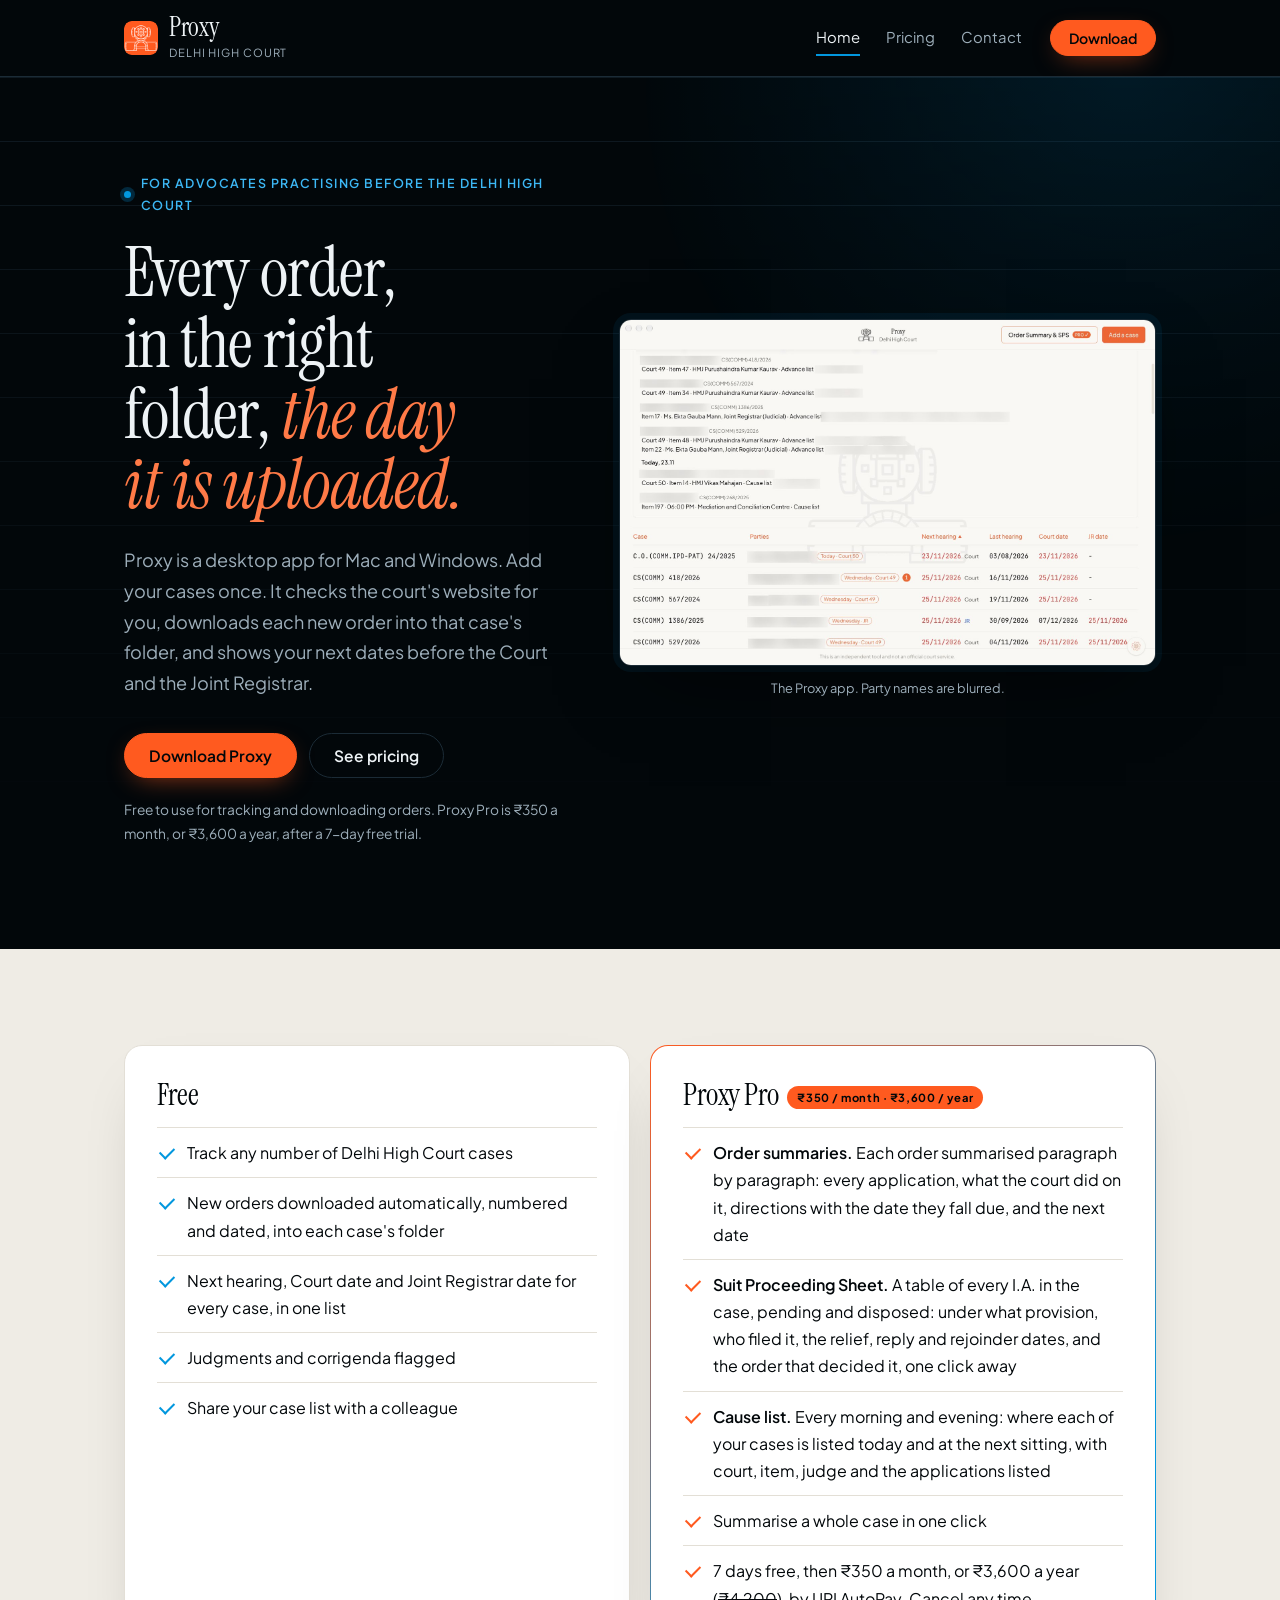
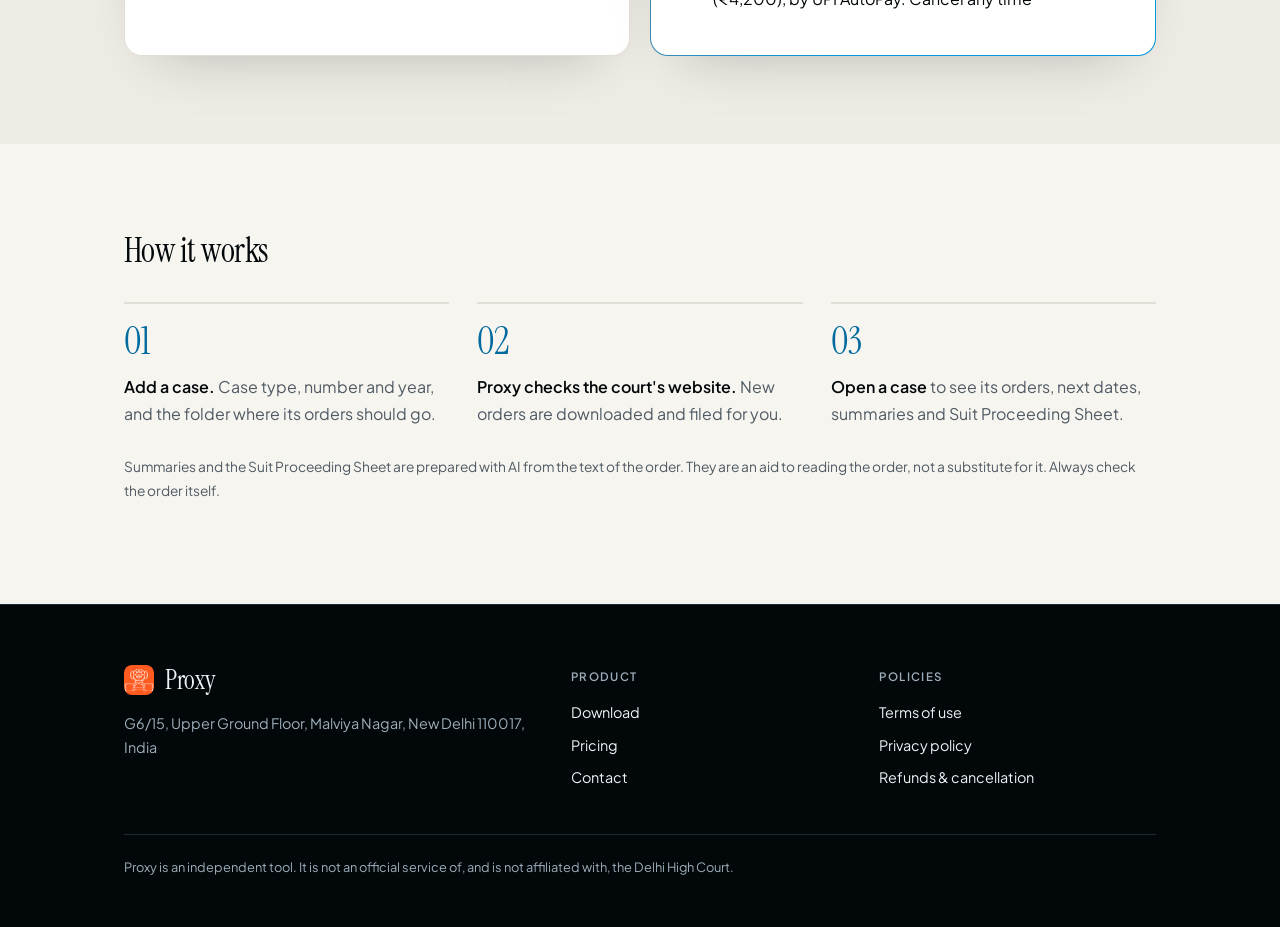
==== commit e196c842: "Home page: real screenshot of the app, party names blurred Replaces the drawn case-list illustration" ====
--- a/index.html
+++ b/index.html
@@ -25,13 +25,10 @@
   <p class="actions"><a class="button" href="download.html">Download Proxy</a><a class="button ghost" href="pricing.html">See pricing</a></p>
   <p class="fine">Free to use for tracking and downloading orders. Proxy Pro is ₹350 a month, or ₹3,600 a year, after a 7-day free trial.</p>
 </div>
-<div class="mock" aria-hidden="true">
-  <div class="bar"><i></i><i></i><i></i><span>Proxy</span></div>
-  <div class="row"><b>CS(COMM) 412/2025 <span class="tag">New order</span></b><em>09 Jan</em><span>Order saved to the case's folder, numbered and dated</span></div>
-  <div class="row"><b>W.P.(C) 8817/2024</b><em>27 Nov</em><span>Next date before the Joint Registrar</span></div>
-  <div class="row"><b>FAO(OS) 56/2026 <span class="tag blue">Judgment</span></b><em>&mdash;</em><span>Judgment flagged</span></div>
-  <div class="row"><b>CRL.M.C. 2210/2025</b><em>04 Dec</em><span>Next hearing before the Court</span></div>
-</div>
+<figure class="appshot">
+  <img src="img/app-cases.jpg" width="1600" height="1031" alt="Proxy's case list: the cause list for today and the next sitting, and each case with its next hearing, last hearing, Court date and Joint Registrar date">
+  <figcaption>The Proxy app. Party names are blurred.</figcaption>
+</figure>
 </div></section>
 <main>
 <section class="sec alt"><div class="wrap">
--- a/style.css
+++ b/style.css
@@ -88,24 +88,17 @@
 .pagehead .fine { margin: 0; }
 .pagehead .grid { margin-top: 36px; }
 
-.hero .wrap { display: grid; grid-template-columns: 1.08fr .92fr; gap: 56px; align-items: center; padding-top: 96px; padding-bottom: 104px; }
+.hero .wrap { display: grid; grid-template-columns: .9fr 1.1fr; gap: 56px; align-items: center; padding-top: 96px; padding-bottom: 104px; }
 .hero h1 { font-size: clamp(2.6rem, 6.2vw, 4.3rem); margin-bottom: 0; }
 .hero .lede { margin: 24px 0 0; }
 .hero .fine { margin-top: 20px; max-width: 58ch; }
 .actions { display: flex; flex-wrap: wrap; align-items: center; gap: 12px; margin: 34px 0 0; }
 @media (max-width: 900px) { .hero .wrap { grid-template-columns: 1fr; gap: 44px; padding-top: 56px; padding-bottom: 64px; } }
 
-/* illustration of the app in the hero */
-.mock { background: var(--surface); border: 1px solid var(--line); border-radius: 16px; box-shadow: var(--shadow); overflow: hidden; font-size: 0.85rem; line-height: 1.5; }
-.mock .bar { display: flex; align-items: center; gap: 6px; padding: 12px 16px; background: var(--surface2); border-bottom: 1px solid var(--line); }
-.mock .bar i { display: block; width: 10px; height: 10px; border-radius: 50%; background: var(--line); }
-.mock .bar span { margin-left: 10px; color: var(--muted); font-size: 0.78rem; }
-.mock .row { display: grid; grid-template-columns: 1fr auto; gap: 3px 12px; padding: 14px 16px; border-bottom: 1px solid var(--line); }
-.mock .row:last-child { border-bottom: 0; }
-.mock .row > span { grid-column: 1 / -1; color: var(--muted); font-size: 0.78rem; }
-.mock .row em { font-style: normal; color: var(--blue-ink); font-weight: 600; font-variant-numeric: tabular-nums; }
-.mock .tag { font-size: 0.62rem; padding: 5px 8px; margin-left: 6px; vertical-align: 1px; }
-.mock .tag.blue { background: transparent; color: var(--blue-ink); border: 1px solid var(--blue); }
+/* real screenshot of the app in the hero */
+.appshot { margin: 0; }
+.appshot img { display: block; width: 100%; height: auto; border-radius: 12px; border: 1px solid var(--line); box-shadow: var(--shadow), 0 0 0 6px rgba(2, 151, 222, .08); }
+.appshot figcaption { margin-top: 12px; font-size: 0.8rem; color: var(--muted); text-align: center; }
 
 /* ---------- reading area ---------- */
 main { display: block; }
